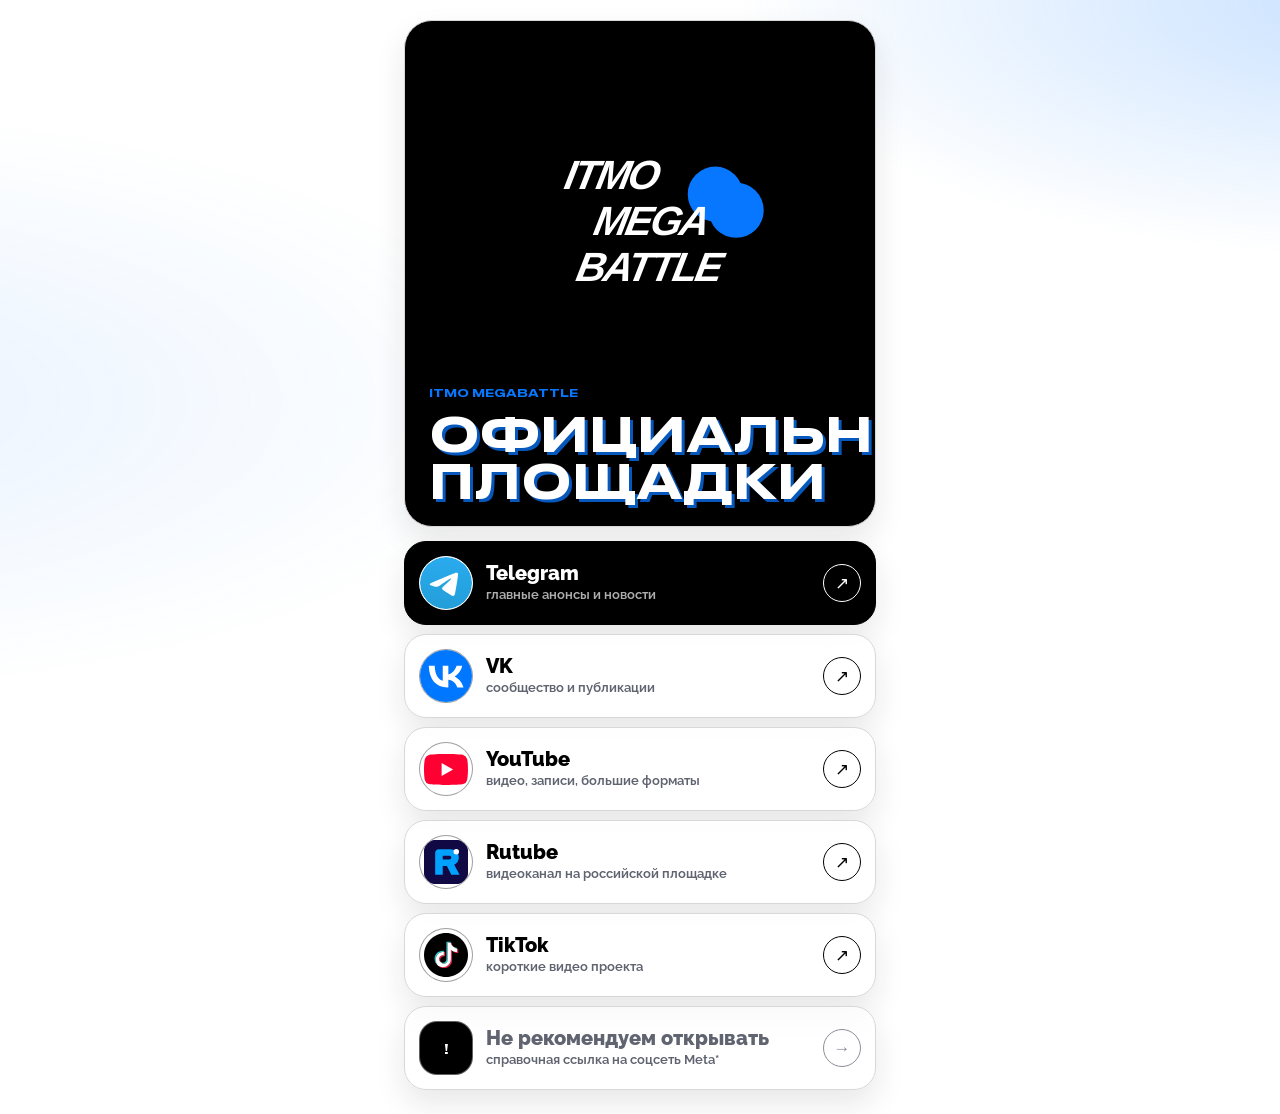
==== docs/index.html @ 973a5aa3 "Polish design and support docs Pages source" ====
<!doctype html>
<html lang="ru">
  <head>
    <meta charset="utf-8">
    <meta name="viewport" content="width=device-width, initial-scale=1, viewport-fit=cover">
    <meta name="theme-color" content="#ffffff">
    <meta
      name="description"
      content="ITMO Megabattle: официальные площадки проекта, анонсы, видео и сообщество."
    >
    <meta property="og:title" content="ITMO Megabattle">
    <meta property="og:description" content="Официальные площадки проекта ITMO Megabattle.">
    <meta property="og:type" content="website">
    <title>ITMO Megabattle</title>
    <link rel="icon" href="./assets/favicon.svg" type="image/svg+xml">
    <link rel="stylesheet" href="./styles.css">
  </head>
  <body>
    <main class="page" aria-label="ITMO Megabattle links">
      <section class="hero" aria-labelledby="page-title">
        <img class="logo" src="./assets/logo.svg" width="109" height="67" alt="ITMO Megabattle">

        <div class="hero-copy">
          <p class="kicker">ITMO Megabattle</p>
          <h1 id="page-title">официальные площадки</h1>
        </div>
      </section>

      <section class="links" aria-label="Официальные площадки">
        <a class="link-card link-card--primary" href="https://t.me/itmomegabattle" target="_blank" rel="noreferrer">
          <span class="icon-shell"><img src="./assets/telegram.svg" alt=""></span>
          <span class="link-copy">
            <strong>Telegram</strong>
            <small>главные анонсы и новости</small>
          </span>
          <span class="arrow" aria-hidden="true">↗</span>
        </a>

        <a class="link-card" href="https://vk.ru/itmomegabattle" target="_blank" rel="noreferrer">
          <span class="icon-shell"><img src="./assets/vk.svg" alt=""></span>
          <span class="link-copy">
            <strong>VK</strong>
            <small>сообщество и публикации</small>
          </span>
          <span class="arrow" aria-hidden="true">↗</span>
        </a>

        <a class="link-card" href="https://www.youtube.com/@itmomegabattle" target="_blank" rel="noreferrer">
          <span class="icon-shell"><img src="./assets/youtube.svg" alt=""></span>
          <span class="link-copy">
            <strong>YouTube</strong>
            <small>видео, записи, большие форматы</small>
          </span>
          <span class="arrow" aria-hidden="true">↗</span>
        </a>

        <a class="link-card" href="https://rutube.ru/channel/78402593/" target="_blank" rel="noreferrer">
          <span class="icon-shell"><img src="./assets/rutube.svg" alt=""></span>
          <span class="link-copy">
            <strong>Rutube</strong>
            <small>видеоканал на российской площадке</small>
          </span>
          <span class="arrow" aria-hidden="true">↗</span>
        </a>

        <a class="link-card" href="https://www.tiktok.com/@itmo_megabattle" target="_blank" rel="noreferrer">
          <span class="icon-shell"><img src="./assets/tiktok.svg" alt=""></span>
          <span class="link-copy">
            <strong>TikTok</strong>
            <small>короткие видео проекта</small>
          </span>
          <span class="arrow" aria-hidden="true">↗</span>
        </a>

        <a class="link-card link-card--muted" href="./instagram.html">
          <span class="icon-shell icon-shell--warning" aria-hidden="true">!</span>
          <span class="link-copy">
            <strong>Не рекомендуем открывать</strong>
            <small>справочная ссылка на соцсеть Meta*</small>
          </span>
          <span class="arrow" aria-hidden="true">→</span>
        </a>
      </section>
    </main>

    <script src="./script.js" type="module"></script>
  </body>
</html>
---- docs/styles.css ----
@font-face {
  font-family: "Druk Text Wide Cyr";
  src: url("./fonts/Druk-Text-Wide-Cyr-Medium.woff2") format("woff2");
  font-weight: 500;
  font-style: normal;
  font-display: swap;
}

@font-face {
  font-family: "Raleway";
  src: url("./fonts/Raleway-VariableFont_wght.woff2") format("woff2");
  font-weight: 100 900;
  font-style: normal;
  font-display: swap;
}

:root {
  color-scheme: light;
  --background: #ffffff;
  --text: #000000;
  --text-inverted: #ffffff;
  --muted: #5f6470;
  --surface: rgba(255, 255, 255, 0.94);
  --surface-strong: #000000;
  --border: #d8d8d8;
  --accent: #0877ff;
  --accent-soft: color-mix(in srgb, var(--accent) 18%, transparent);
  --radius: 28px;
  --shadow: 0 14px 30px rgba(34, 34, 34, 0.1);
  --heading-font: "Druk Text Wide Cyr", "Segoe UI", "Helvetica Neue", Arial, sans-serif;
  --body-font: "Raleway", "Segoe UI", "Roboto", "Helvetica Neue", Arial, sans-serif;
}

* {
  box-sizing: border-box;
}

html {
  min-height: 100%;
  background: var(--background);
}

body {
  min-width: 320px;
  min-height: 100%;
  margin: 0;
  overflow-x: hidden;
  background:
    radial-gradient(ellipse 70% 32% at 108% 0%, color-mix(in srgb, var(--accent) 22%, transparent), transparent 72%),
    radial-gradient(ellipse 90% 38% at -20% 36%, color-mix(in srgb, var(--accent) 10%, transparent), transparent 70%),
    var(--background);
  color: var(--text);
  font-family: var(--body-font);
  line-height: 1.45;
}

body::before {
  position: fixed;
  inset: 0;
  z-index: -2;
  pointer-events: none;
  background-image:
    linear-gradient(var(--border) 1px, transparent 1px),
    linear-gradient(90deg, var(--border) 1px, transparent 1px);
  background-size: 36px 36px;
  mask-image: linear-gradient(to bottom, #000 0%, rgba(0, 0, 0, 0.54) 48%, transparent 92%);
  opacity: 0.32;
  content: "";
}

body::after {
  position: fixed;
  right: -78px;
  bottom: -96px;
  z-index: -1;
  width: 230px;
  height: 230px;
  border: 1px solid color-mix(in srgb, var(--accent) 50%, transparent);
  border-radius: 50%;
  background: color-mix(in srgb, var(--accent) 10%, transparent);
  opacity: 0.8;
  content: "";
}

.page {
  display: grid;
  width: min(100%, 520px);
  min-height: 100dvh;
  margin: 0 auto;
  padding:
    max(20px, env(safe-area-inset-top))
    clamp(14px, 4vw, 24px)
    max(24px, env(safe-area-inset-bottom));
  gap: 14px;
}

.hero {
  display: grid;
  align-content: space-between;
  min-height: clamp(300px, 43dvh, 380px);
  padding: clamp(16px, 4.5vw, 24px);
  border: 1px solid var(--border);
  border-radius: var(--radius);
  background: var(--surface-strong);
  color: var(--text-inverted);
  box-shadow: var(--shadow);
  overflow: hidden;
}

.logo {
  width: min(100%, clamp(226px, 74vw, 342px));
  height: auto;
  align-self: center;
  justify-self: center;
  filter: none;
}

.hero-copy {
  display: grid;
  gap: 10px;
}

.kicker {
  margin: 0;
  color: var(--accent);
  font-family: var(--heading-font);
  font-size: 11px;
  line-height: 1;
  text-transform: uppercase;
}

h1 {
  max-width: 12ch;
  margin: 0;
  font-family: var(--heading-font);
  font-size: clamp(28px, 9.2vw, 48px);
  font-weight: 500;
  line-height: 0.98;
  letter-spacing: 0;
  text-transform: uppercase;
  text-shadow: 3px 3px 0 color-mix(in srgb, var(--accent) 74%, #000);
}

.links {
  display: grid;
  gap: 9px;
}

.link-card {
  display: grid;
  grid-template-columns: 54px minmax(0, 1fr) 38px;
  align-items: center;
  gap: 13px;
  min-height: 82px;
  padding: 14px;
  border: 1px solid var(--border);
  border-radius: 22px;
  background: var(--surface);
  color: var(--text);
  text-decoration: none;
  box-shadow: var(--shadow);
  -webkit-tap-highlight-color: transparent;
  transition:
    transform 180ms ease,
    border-color 180ms ease,
    background-color 180ms ease,
    color 180ms ease;
}

.link-card--primary,
.link-card:active {
  background: var(--surface-strong);
  color: var(--text-inverted);
  border-color: var(--text);
}

.link-card:active {
  transform: scale(0.985);
}

@media (hover: hover) {
  .link-card:hover {
    border-color: var(--accent);
    transform: translateY(-3px);
  }
}

.link-card--muted {
  background: rgba(255, 255, 255, 0.68);
  color: var(--muted);
}

.link-card--muted .icon-shell {
  opacity: 1;
}

.link-card--muted .arrow {
  opacity: 0.72;
}

.icon-shell {
  display: grid;
  width: 54px;
  height: 54px;
  place-items: center;
  border: 1px solid color-mix(in srgb, currentColor 38%, transparent);
  border-radius: 50%;
  background: var(--background);
  color: var(--text);
  font-family: var(--heading-font);
  font-size: 14px;
  line-height: 1;
  overflow: hidden;
}

.link-card--primary .icon-shell {
  border-color: var(--text-inverted);
}

.icon-shell img {
  width: 100%;
  height: 100%;
  padding: 4px;
  object-fit: contain;
}

.link-card[href*="t.me"] .icon-shell img,
.link-card[href*="vk.ru"] .icon-shell img,
.link-card[href*="instagram"] .icon-shell img {
  padding: 0;
}

.icon-shell--text {
  border-radius: 18px;
  background: var(--text);
  color: var(--text-inverted);
}

.icon-shell--warning {
  border-radius: 18px;
  background: var(--text);
  color: var(--text-inverted);
}

.transition-card {
  display: grid;
  gap: 16px;
  align-content: center;
  min-height: calc(100dvh - 44px);
  padding: clamp(20px, 6vw, 32px);
  border: 1px solid var(--border);
  border-radius: var(--radius);
  background: var(--surface-strong);
  color: var(--text-inverted);
  box-shadow: var(--shadow);
}

.transition-card .logo {
  width: min(100%, clamp(220px, 72vw, 332px));
  margin-bottom: clamp(20px, 6dvh, 52px);
}

.transition-title {
  max-width: 12ch;
  margin: 0;
  font-family: var(--heading-font);
  font-size: clamp(28px, 8.8vw, 48px);
  font-weight: 500;
  line-height: 0.96;
  text-transform: uppercase;
  text-shadow: 3px 3px 0 color-mix(in srgb, var(--accent) 72%, #000);
}

.transition-text {
  display: grid;
  gap: 10px;
}

.transition-text p {
  margin: 0;
  color: rgba(255, 255, 255, 0.76);
  font-size: 15px;
  font-weight: 650;
  line-height: 1.35;
}

.transition-actions {
  display: grid;
  gap: 10px;
  padding-top: 8px;
}

.transition-link {
  display: flex;
  align-items: center;
  justify-content: center;
  min-height: 58px;
  padding: 15px 18px;
  border: 1px solid var(--text-inverted);
  border-radius: 999px;
  background: var(--text-inverted);
  color: var(--text);
  font-size: 14px;
  font-weight: 900;
  text-align: center;
  text-decoration: none;
}

.transition-link--secondary {
  background: transparent;
  color: var(--text-inverted);
}

.link-card--primary .icon-shell--text {
  background: var(--text-inverted);
  color: var(--text);
}

.link-copy {
  display: grid;
  min-width: 0;
  gap: 2px;
}

.link-copy strong {
  min-width: 0;
  font-size: 20px;
  font-weight: 850;
  line-height: 1.08;
}

.link-copy small {
  min-width: 0;
  color: var(--muted);
  font-size: 13px;
  font-weight: 650;
  line-height: 1.22;
}

.link-card--primary .link-copy small {
  color: rgba(255, 255, 255, 0.68);
}

.arrow {
  display: grid;
  width: 38px;
  height: 38px;
  place-items: center;
  border: 1px solid currentColor;
  border-radius: 50%;
  color: currentColor;
  font-size: 17px;
}

@media (max-width: 360px) {
  .page {
    padding-right: 10px;
    padding-left: 10px;
  }

  .hero {
    min-height: 280px;
    padding: 16px;
  }

  .logo {
    width: min(100%, 236px);
  }

  .link-card {
    grid-template-columns: 48px minmax(0, 1fr) 34px;
    gap: 10px;
    min-height: 76px;
    padding: 12px;
    border-radius: 20px;
  }

  .icon-shell {
    width: 48px;
    height: 48px;
  }

  .link-copy strong {
    font-size: 18px;
  }

  .link-copy small {
    font-size: 12px;
  }
}

@media (min-width: 700px) {
  body {
    display: grid;
    place-items: center;
  }

  .page {
    min-height: auto;
  }
}

@media (prefers-reduced-motion: reduce) {
  *,
  *::before,
  *::after {
    scroll-behavior: auto !important;
    transition-duration: 0.01ms !important;
    animation-duration: 0.01ms !important;
    animation-iteration-count: 1 !important;
  }
}
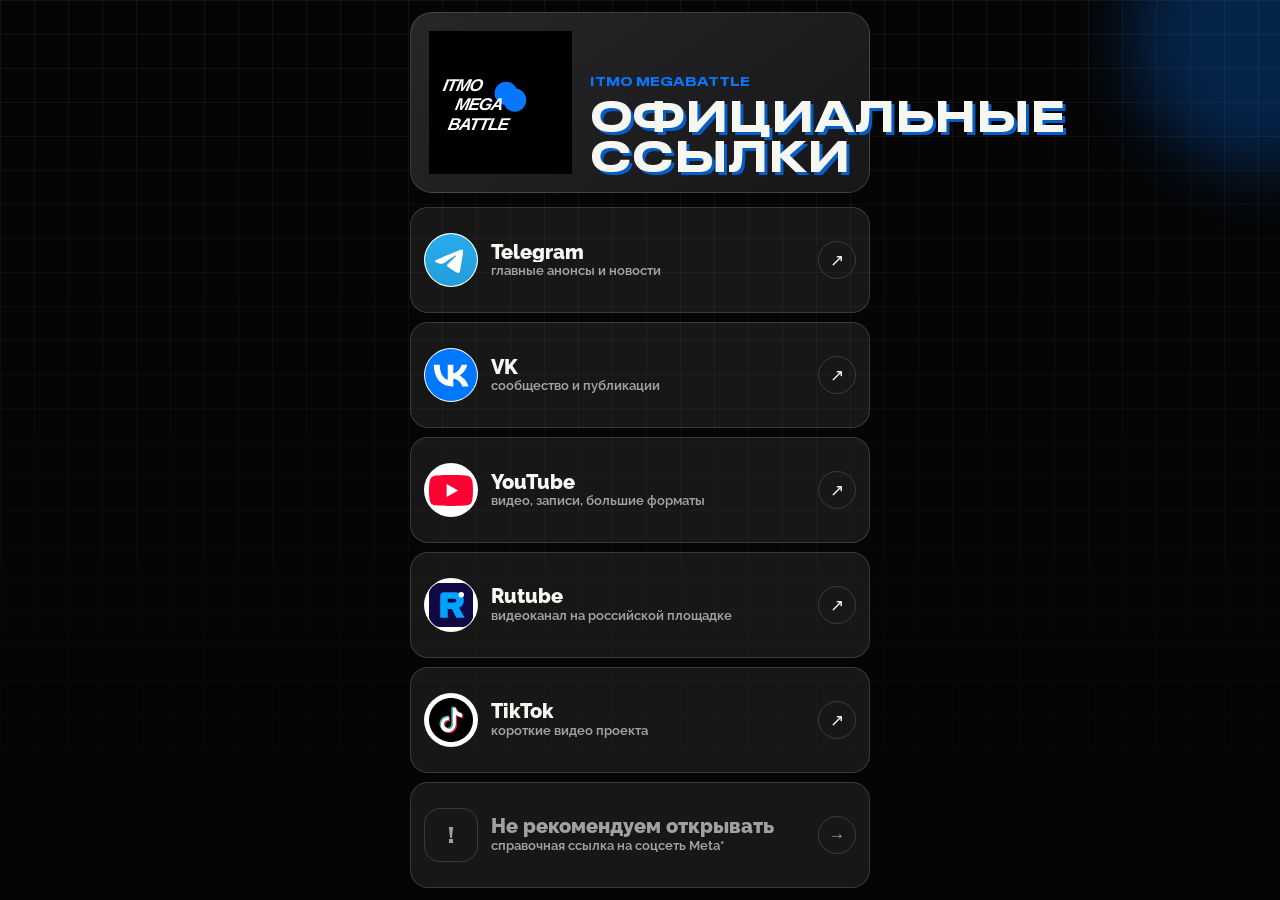
==== commit bdb3f090: "Restore dark compact mobile layout" ====
--- a/docs/index.html
+++ b/docs/index.html
@@ -22,12 +22,12 @@
 
         <div class="hero-copy">
           <p class="kicker">ITMO Megabattle</p>
-          <h1 id="page-title">официальные площадки</h1>
+          <h1 id="page-title">официальные ссылки</h1>
         </div>
       </section>
 
       <section class="links" aria-label="Официальные площадки">
-        <a class="link-card link-card--primary" href="https://t.me/itmomegabattle" target="_blank" rel="noreferrer">
+        <a class="link-card" href="https://t.me/itmomegabattle" target="_blank" rel="noreferrer">
           <span class="icon-shell"><img src="./assets/telegram.svg" alt=""></span>
           <span class="link-copy">
             <strong>Telegram</strong>
--- a/docs/styles.css
+++ b/docs/styles.css
@@ -15,18 +15,18 @@
 }
 
 :root {
-  color-scheme: light;
-  --background: #ffffff;
-  --text: #000000;
-  --text-inverted: #ffffff;
-  --muted: #5f6470;
-  --surface: rgba(255, 255, 255, 0.94);
-  --surface-strong: #000000;
-  --border: #d8d8d8;
+  color-scheme: dark;
+  --background: #050505;
+  --panel: #0d0d0f;
+  --card: rgba(255, 255, 255, 0.075);
+  --card-hover: #000000;
+  --text: #f7f7f2;
+  --text-soft: rgba(247, 247, 242, 0.62);
+  --muted: rgba(247, 247, 242, 0.45);
+  --border: rgba(255, 255, 255, 0.15);
+  --border-strong: rgba(255, 255, 255, 0.32);
   --accent: #0877ff;
-  --accent-soft: color-mix(in srgb, var(--accent) 18%, transparent);
-  --radius: 28px;
-  --shadow: 0 14px 30px rgba(34, 34, 34, 0.1);
+  --radius: 22px;
   --heading-font: "Druk Text Wide Cyr", "Segoe UI", "Helvetica Neue", Arial, sans-serif;
   --body-font: "Raleway", "Segoe UI", "Roboto", "Helvetica Neue", Arial, sans-serif;
 }
@@ -35,96 +35,93 @@
   box-sizing: border-box;
 }
 
-html {
-  min-height: 100%;
+html,
+body {
+  width: 100%;
+  height: 100%;
+  overflow: hidden;
   background: var(--background);
 }
 
 body {
   min-width: 320px;
-  min-height: 100%;
-  margin: 0;
-  overflow-x: hidden;
-  background:
-    radial-gradient(ellipse 70% 32% at 108% 0%, color-mix(in srgb, var(--accent) 22%, transparent), transparent 72%),
-    radial-gradient(ellipse 90% 38% at -20% 36%, color-mix(in srgb, var(--accent) 10%, transparent), transparent 70%),
-    var(--background);
+  margin: 0;
   color: var(--text);
   font-family: var(--body-font);
-  line-height: 1.45;
+  line-height: 1.3;
 }
 
 body::before {
   position: fixed;
   inset: 0;
-  z-index: -2;
   pointer-events: none;
   background-image:
-    linear-gradient(var(--border) 1px, transparent 1px),
-    linear-gradient(90deg, var(--border) 1px, transparent 1px);
-  background-size: 36px 36px;
-  mask-image: linear-gradient(to bottom, #000 0%, rgba(0, 0, 0, 0.54) 48%, transparent 92%);
-  opacity: 0.32;
+    linear-gradient(rgba(255, 255, 255, 0.055) 1px, transparent 1px),
+    linear-gradient(90deg, rgba(255, 255, 255, 0.055) 1px, transparent 1px);
+  background-size: 34px 34px;
+  mask-image: linear-gradient(to bottom, #000, rgba(0, 0, 0, 0.34) 68%, transparent);
   content: "";
 }
 
 body::after {
   position: fixed;
-  right: -78px;
-  bottom: -96px;
-  z-index: -1;
-  width: 230px;
-  height: 230px;
-  border: 1px solid color-mix(in srgb, var(--accent) 50%, transparent);
+  right: -120px;
+  top: -100px;
+  width: 270px;
+  height: 270px;
   border-radius: 50%;
-  background: color-mix(in srgb, var(--accent) 10%, transparent);
-  opacity: 0.8;
+  background: color-mix(in srgb, var(--accent) 28%, transparent);
+  filter: blur(34px);
+  pointer-events: none;
   content: "";
 }
 
 .page {
-  display: grid;
-  width: min(100%, 520px);
-  min-height: 100dvh;
+  position: relative;
+  z-index: 1;
+  display: grid;
+  grid-template-rows: auto minmax(0, 1fr);
+  width: min(100%, 500px);
+  height: 100dvh;
   margin: 0 auto;
   padding:
-    max(20px, env(safe-area-inset-top))
-    clamp(14px, 4vw, 24px)
-    max(24px, env(safe-area-inset-bottom));
-  gap: 14px;
+    max(12px, env(safe-area-inset-top))
+    clamp(12px, 4vw, 20px)
+    max(12px, env(safe-area-inset-bottom));
+  gap: clamp(8px, 1.6dvh, 14px);
 }
 
 .hero {
   display: grid;
-  align-content: space-between;
-  min-height: clamp(300px, 43dvh, 380px);
-  padding: clamp(16px, 4.5vw, 24px);
+  grid-template-columns: minmax(96px, 34%) minmax(0, 1fr);
+  align-items: end;
+  gap: clamp(10px, 4vw, 18px);
+  min-height: 0;
+  padding: clamp(12px, 3.8vw, 18px);
   border: 1px solid var(--border);
   border-radius: var(--radius);
-  background: var(--surface-strong);
-  color: var(--text-inverted);
-  box-shadow: var(--shadow);
-  overflow: hidden;
+  background: linear-gradient(145deg, rgba(255, 255, 255, 0.105), rgba(255, 255, 255, 0.045)), var(--panel);
 }
 
 .logo {
-  width: min(100%, clamp(226px, 74vw, 342px));
+  width: 100%;
+  max-width: 150px;
   height: auto;
   align-self: center;
   justify-self: center;
-  filter: none;
 }
 
 .hero-copy {
   display: grid;
-  gap: 10px;
+  min-width: 0;
+  gap: 7px;
 }
 
 .kicker {
   margin: 0;
   color: var(--accent);
   font-family: var(--heading-font);
-  font-size: 11px;
+  font-size: clamp(9px, 2.6vw, 12px);
   line-height: 1;
   text-transform: uppercase;
 }
@@ -133,88 +130,72 @@
   max-width: 12ch;
   margin: 0;
   font-family: var(--heading-font);
-  font-size: clamp(28px, 9.2vw, 48px);
+  font-size: clamp(23px, 7.6vw, 42px);
   font-weight: 500;
-  line-height: 0.98;
+  line-height: 0.96;
   letter-spacing: 0;
   text-transform: uppercase;
-  text-shadow: 3px 3px 0 color-mix(in srgb, var(--accent) 74%, #000);
+  text-shadow: 3px 3px 0 color-mix(in srgb, var(--accent) 78%, #000);
 }
 
 .links {
   display: grid;
-  gap: 9px;
+  min-height: 0;
+  grid-template-rows: repeat(6, minmax(0, 1fr));
+  gap: clamp(6px, 1.1dvh, 9px);
 }
 
 .link-card {
   display: grid;
-  grid-template-columns: 54px minmax(0, 1fr) 38px;
+  grid-template-columns: clamp(42px, 11dvh, 54px) minmax(0, 1fr) clamp(30px, 8dvh, 38px);
   align-items: center;
-  gap: 13px;
-  min-height: 82px;
-  padding: 14px;
-  border: 1px solid var(--border);
-  border-radius: 22px;
-  background: var(--surface);
+  gap: clamp(9px, 3vw, 13px);
+  min-height: 0;
+  padding: clamp(8px, 1.55dvh, 13px);
+  border: 1px solid var(--border);
+  border-radius: 18px;
+  background: var(--card);
   color: var(--text);
   text-decoration: none;
-  box-shadow: var(--shadow);
   -webkit-tap-highlight-color: transparent;
   transition:
-    transform 180ms ease,
-    border-color 180ms ease,
-    background-color 180ms ease,
-    color 180ms ease;
-}
-
-.link-card--primary,
+    transform 160ms ease,
+    border-color 160ms ease,
+    background-color 160ms ease,
+    color 160ms ease;
+}
+
 .link-card:active {
-  background: var(--surface-strong);
-  color: var(--text-inverted);
-  border-color: var(--text);
-}
-
-.link-card:active {
-  transform: scale(0.985);
+  transform: scale(0.988);
+  background: var(--card-hover);
+  border-color: var(--border-strong);
 }
 
 @media (hover: hover) {
   .link-card:hover {
-    border-color: var(--accent);
-    transform: translateY(-3px);
+    background: var(--card-hover);
+    border-color: var(--border-strong);
+    transform: translateY(-2px);
   }
 }
 
 .link-card--muted {
-  background: rgba(255, 255, 255, 0.68);
-  color: var(--muted);
-}
-
-.link-card--muted .icon-shell {
-  opacity: 1;
-}
-
-.link-card--muted .arrow {
-  opacity: 0.72;
+  color: var(--text-soft);
 }
 
 .icon-shell {
   display: grid;
-  width: 54px;
-  height: 54px;
+  width: clamp(42px, 11dvh, 54px);
+  height: clamp(42px, 11dvh, 54px);
   place-items: center;
-  border: 1px solid color-mix(in srgb, currentColor 38%, transparent);
+  overflow: hidden;
+  border: 1px solid var(--border);
   border-radius: 50%;
-  background: var(--background);
-  color: var(--text);
+  background: #ffffff;
+  color: #000;
   font-family: var(--heading-font);
   font-size: 14px;
   line-height: 1;
-  overflow: hidden;
-}
-
-.link-card--primary .icon-shell {
-  border-color: var(--text-inverted);
 }
 
 .icon-shell img {
@@ -225,50 +206,85 @@
 }
 
 .link-card[href*="t.me"] .icon-shell img,
-.link-card[href*="vk.ru"] .icon-shell img,
-.link-card[href*="instagram"] .icon-shell img {
+.link-card[href*="vk.ru"] .icon-shell img {
   padding: 0;
 }
 
-.icon-shell--text {
-  border-radius: 18px;
-  background: var(--text);
-  color: var(--text-inverted);
-}
-
 .icon-shell--warning {
-  border-radius: 18px;
-  background: var(--text);
-  color: var(--text-inverted);
+  border-radius: 16px;
+  background: transparent;
+  color: var(--text-soft);
+  font-size: clamp(16px, 4vw, 20px);
+}
+
+.link-copy {
+  display: grid;
+  min-width: 0;
+  gap: 2px;
+}
+
+.link-copy strong {
+  min-width: 0;
+  overflow: hidden;
+  font-size: clamp(16px, 4.2vw, 20px);
+  font-weight: 850;
+  line-height: 1.03;
+  text-overflow: ellipsis;
+  white-space: nowrap;
+}
+
+.link-copy small {
+  min-width: 0;
+  overflow: hidden;
+  color: var(--text-soft);
+  font-size: clamp(11px, 3.1vw, 13px);
+  font-weight: 650;
+  line-height: 1.15;
+  text-overflow: ellipsis;
+  white-space: nowrap;
+}
+
+.arrow {
+  display: grid;
+  width: clamp(30px, 8dvh, 38px);
+  height: clamp(30px, 8dvh, 38px);
+  place-items: center;
+  border: 1px solid var(--border);
+  border-radius: 50%;
+  color: currentColor;
+  font-size: clamp(14px, 3.6vw, 17px);
+}
+
+.page--transition {
+  grid-template-rows: minmax(0, 1fr);
 }
 
 .transition-card {
   display: grid;
-  gap: 16px;
+  gap: clamp(12px, 2.4dvh, 18px);
   align-content: center;
-  min-height: calc(100dvh - 44px);
-  padding: clamp(20px, 6vw, 32px);
+  min-height: 0;
+  padding: clamp(18px, 5vw, 30px);
   border: 1px solid var(--border);
   border-radius: var(--radius);
-  background: var(--surface-strong);
-  color: var(--text-inverted);
-  box-shadow: var(--shadow);
+  background: linear-gradient(145deg, rgba(255, 255, 255, 0.105), rgba(255, 255, 255, 0.045)), var(--panel);
 }
 
 .transition-card .logo {
-  width: min(100%, clamp(220px, 72vw, 332px));
-  margin-bottom: clamp(20px, 6dvh, 52px);
+  width: min(100%, 260px);
+  max-width: none;
+  margin: 0 auto clamp(12px, 3dvh, 24px);
 }
 
 .transition-title {
   max-width: 12ch;
   margin: 0;
   font-family: var(--heading-font);
-  font-size: clamp(28px, 8.8vw, 48px);
+  font-size: clamp(27px, 8.7vw, 48px);
   font-weight: 500;
-  line-height: 0.96;
+  line-height: 0.97;
   text-transform: uppercase;
-  text-shadow: 3px 3px 0 color-mix(in srgb, var(--accent) 72%, #000);
+  text-shadow: 3px 3px 0 color-mix(in srgb, var(--accent) 78%, #000);
 }
 
 .transition-text {
@@ -278,28 +294,28 @@
 
 .transition-text p {
   margin: 0;
-  color: rgba(255, 255, 255, 0.76);
-  font-size: 15px;
+  color: var(--text-soft);
+  font-size: clamp(13px, 3.7vw, 15px);
   font-weight: 650;
-  line-height: 1.35;
+  line-height: 1.34;
 }
 
 .transition-actions {
   display: grid;
   gap: 10px;
-  padding-top: 8px;
+  padding-top: 4px;
 }
 
 .transition-link {
   display: flex;
   align-items: center;
   justify-content: center;
-  min-height: 58px;
-  padding: 15px 18px;
-  border: 1px solid var(--text-inverted);
+  min-height: 54px;
+  padding: 14px 18px;
+  border: 1px solid var(--border-strong);
   border-radius: 999px;
-  background: var(--text-inverted);
-  color: var(--text);
+  background: #fff;
+  color: #000;
   font-size: 14px;
   font-weight: 900;
   text-align: center;
@@ -308,48 +324,29 @@
 
 .transition-link--secondary {
   background: transparent;
-  color: var(--text-inverted);
-}
-
-.link-card--primary .icon-shell--text {
-  background: var(--text-inverted);
   color: var(--text);
 }
 
-.link-copy {
-  display: grid;
-  min-width: 0;
-  gap: 2px;
-}
-
-.link-copy strong {
-  min-width: 0;
-  font-size: 20px;
-  font-weight: 850;
-  line-height: 1.08;
-}
-
-.link-copy small {
-  min-width: 0;
-  color: var(--muted);
-  font-size: 13px;
-  font-weight: 650;
-  line-height: 1.22;
-}
-
-.link-card--primary .link-copy small {
-  color: rgba(255, 255, 255, 0.68);
-}
-
-.arrow {
-  display: grid;
-  width: 38px;
-  height: 38px;
-  place-items: center;
-  border: 1px solid currentColor;
-  border-radius: 50%;
-  color: currentColor;
-  font-size: 17px;
+@media (max-height: 720px) {
+  .page {
+    gap: 7px;
+    padding-top: max(8px, env(safe-area-inset-top));
+    padding-bottom: max(8px, env(safe-area-inset-bottom));
+  }
+
+  .hero {
+    padding: 10px 12px;
+  }
+
+  .links {
+    gap: 6px;
+  }
+
+  .link-card {
+    padding-top: 7px;
+    padding-bottom: 7px;
+    border-radius: 16px;
+  }
 }
 
 @media (max-width: 360px) {
@@ -359,33 +356,15 @@
   }
 
   .hero {
-    min-height: 280px;
-    padding: 16px;
-  }
-
-  .logo {
-    width: min(100%, 236px);
-  }
-
-  .link-card {
-    grid-template-columns: 48px minmax(0, 1fr) 34px;
-    gap: 10px;
-    min-height: 76px;
-    padding: 12px;
-    border-radius: 20px;
-  }
-
-  .icon-shell {
-    width: 48px;
-    height: 48px;
+    grid-template-columns: 92px minmax(0, 1fr);
   }
 
   .link-copy strong {
-    font-size: 18px;
+    font-size: 15px;
   }
 
   .link-copy small {
-    font-size: 12px;
+    font-size: 10.5px;
   }
 }
 
@@ -396,7 +375,7 @@
   }
 
   .page {
-    min-height: auto;
+    height: min(100dvh, 900px);
   }
 }
 
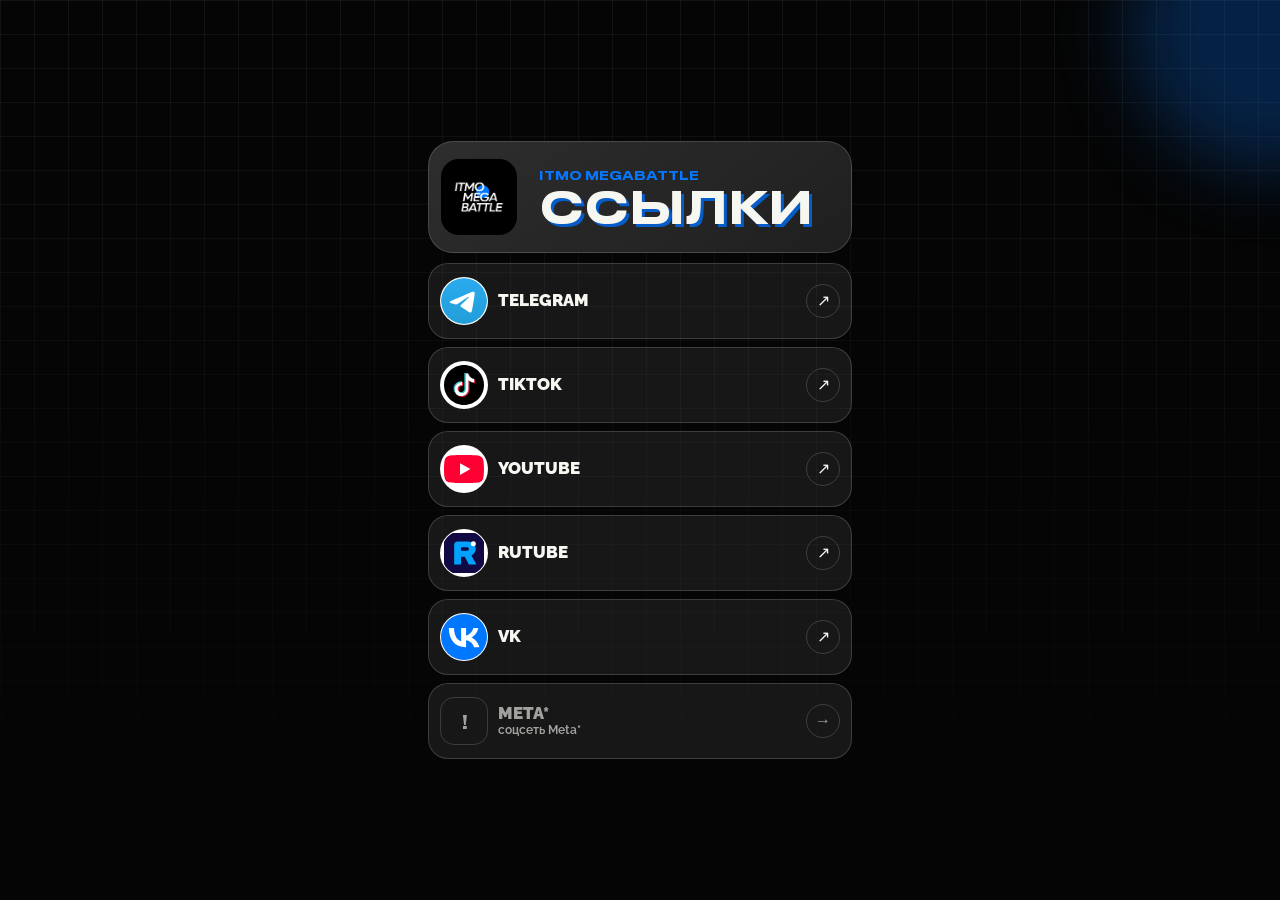
==== commit a681d75d: "Refine mobile layout and Meta warning" ====
--- a/docs/index.html
+++ b/docs/index.html
@@ -3,26 +3,26 @@
   <head>
     <meta charset="utf-8">
     <meta name="viewport" content="width=device-width, initial-scale=1, viewport-fit=cover">
-    <meta name="theme-color" content="#ffffff">
+    <meta name="theme-color" content="#050505">
     <meta
       name="description"
-      content="ITMO Megabattle: официальные площадки проекта, анонсы, видео и сообщество."
+          content="ITMO MEGABATTLE: официальные площадки проекта, анонсы, видео и сообщество."
     >
-    <meta property="og:title" content="ITMO Megabattle">
-    <meta property="og:description" content="Официальные площадки проекта ITMO Megabattle.">
+    <meta property="og:title" content="ITMO MEGABATTLE">
+    <meta property="og:description" content="Официальные площадки проекта ITMO MEGABATTLE.">
     <meta property="og:type" content="website">
-    <title>ITMO Megabattle</title>
+    <title>ITMO MEGABATTLE</title>
     <link rel="icon" href="./assets/favicon.svg" type="image/svg+xml">
     <link rel="stylesheet" href="./styles.css">
   </head>
   <body>
-    <main class="page" aria-label="ITMO Megabattle links">
+    <main class="page" aria-label="ITMO MEGABATTLE links">
       <section class="hero" aria-labelledby="page-title">
-        <img class="logo" src="./assets/logo.svg" width="109" height="67" alt="ITMO Megabattle">
+        <img class="logo" src="./assets/logo.png" width="720" height="720" alt="ITMO MEGABATTLE">
 
         <div class="hero-copy">
-          <p class="kicker">ITMO Megabattle</p>
-          <h1 id="page-title">официальные ссылки</h1>
+          <p class="kicker">ITMO MEGABATTLE</p>
+          <h1 id="page-title">ССЫЛКИ</h1>
         </div>
       </section>
 
@@ -30,8 +30,31 @@
         <a class="link-card" href="https://t.me/itmomegabattle" target="_blank" rel="noreferrer">
           <span class="icon-shell"><img src="./assets/telegram.svg" alt=""></span>
           <span class="link-copy">
-            <strong>Telegram</strong>
-            <small>главные анонсы и новости</small>
+            <strong>TELEGRAM</strong>
+          </span>
+          <span class="arrow" aria-hidden="true">↗</span>
+        </a>
+
+        <a class="link-card" href="https://www.tiktok.com/@itmo_megabattle" target="_blank" rel="noreferrer">
+          <span class="icon-shell"><img src="./assets/tiktok.svg" alt=""></span>
+          <span class="link-copy">
+            <strong>TIKTOK</strong>
+          </span>
+          <span class="arrow" aria-hidden="true">↗</span>
+        </a>
+
+        <a class="link-card" href="https://www.youtube.com/@itmomegabattle" target="_blank" rel="noreferrer">
+          <span class="icon-shell"><img src="./assets/youtube.svg" alt=""></span>
+          <span class="link-copy">
+            <strong>YOUTUBE</strong>
+          </span>
+          <span class="arrow" aria-hidden="true">↗</span>
+        </a>
+
+        <a class="link-card" href="https://rutube.ru/channel/78402593/" target="_blank" rel="noreferrer">
+          <span class="icon-shell"><img src="./assets/rutube.svg" alt=""></span>
+          <span class="link-copy">
+            <strong>RUTUBE</strong>
           </span>
           <span class="arrow" aria-hidden="true">↗</span>
         </a>
@@ -40,34 +63,6 @@
           <span class="icon-shell"><img src="./assets/vk.svg" alt=""></span>
           <span class="link-copy">
             <strong>VK</strong>
-            <small>сообщество и публикации</small>
-          </span>
-          <span class="arrow" aria-hidden="true">↗</span>
-        </a>
-
-        <a class="link-card" href="https://www.youtube.com/@itmomegabattle" target="_blank" rel="noreferrer">
-          <span class="icon-shell"><img src="./assets/youtube.svg" alt=""></span>
-          <span class="link-copy">
-            <strong>YouTube</strong>
-            <small>видео, записи, большие форматы</small>
-          </span>
-          <span class="arrow" aria-hidden="true">↗</span>
-        </a>
-
-        <a class="link-card" href="https://rutube.ru/channel/78402593/" target="_blank" rel="noreferrer">
-          <span class="icon-shell"><img src="./assets/rutube.svg" alt=""></span>
-          <span class="link-copy">
-            <strong>Rutube</strong>
-            <small>видеоканал на российской площадке</small>
-          </span>
-          <span class="arrow" aria-hidden="true">↗</span>
-        </a>
-
-        <a class="link-card" href="https://www.tiktok.com/@itmo_megabattle" target="_blank" rel="noreferrer">
-          <span class="icon-shell"><img src="./assets/tiktok.svg" alt=""></span>
-          <span class="link-copy">
-            <strong>TikTok</strong>
-            <small>короткие видео проекта</small>
           </span>
           <span class="arrow" aria-hidden="true">↗</span>
         </a>
@@ -75,8 +70,8 @@
         <a class="link-card link-card--muted" href="./instagram.html">
           <span class="icon-shell icon-shell--warning" aria-hidden="true">!</span>
           <span class="link-copy">
-            <strong>Не рекомендуем открывать</strong>
-            <small>справочная ссылка на соцсеть Meta*</small>
+            <strong>META*</strong>
+            <small>соцсеть Meta*</small>
           </span>
           <span class="arrow" aria-hidden="true">→</span>
         </a>
--- a/docs/styles.css
+++ b/docs/styles.css
@@ -17,18 +17,16 @@
 :root {
   color-scheme: dark;
   --background: #050505;
-  --panel: #0d0d0f;
+  --panel: #151516;
   --card: rgba(255, 255, 255, 0.075);
-  --card-hover: #000000;
+  --card-hover: #000;
   --text: #f7f7f2;
   --text-soft: rgba(247, 247, 242, 0.62);
-  --muted: rgba(247, 247, 242, 0.45);
-  --border: rgba(255, 255, 255, 0.15);
-  --border-strong: rgba(255, 255, 255, 0.32);
+  --border: rgba(255, 255, 255, 0.16);
+  --border-strong: rgba(255, 255, 255, 0.34);
   --accent: #0877ff;
-  --radius: 22px;
-  --heading-font: "Druk Text Wide Cyr", "Segoe UI", "Helvetica Neue", Arial, sans-serif;
-  --body-font: "Raleway", "Segoe UI", "Roboto", "Helvetica Neue", Arial, sans-serif;
+  --heading-font: "Druk Text Wide Cyr", "Segoe UI", Arial, sans-serif;
+  --body-font: "Raleway", "Segoe UI", Arial, sans-serif;
 }
 
 * {
@@ -39,16 +37,16 @@
 body {
   width: 100%;
   height: 100%;
+  margin: 0;
   overflow: hidden;
   background: var(--background);
 }
 
 body {
   min-width: 320px;
-  margin: 0;
   color: var(--text);
   font-family: var(--body-font);
-  line-height: 1.3;
+  line-height: 1.2;
 }
 
 body::before {
@@ -59,19 +57,19 @@
     linear-gradient(rgba(255, 255, 255, 0.055) 1px, transparent 1px),
     linear-gradient(90deg, rgba(255, 255, 255, 0.055) 1px, transparent 1px);
   background-size: 34px 34px;
-  mask-image: linear-gradient(to bottom, #000, rgba(0, 0, 0, 0.34) 68%, transparent);
+  mask-image: linear-gradient(to bottom, #000, rgba(0, 0, 0, 0.3) 72%, transparent);
   content: "";
 }
 
 body::after {
   position: fixed;
-  right: -120px;
-  top: -100px;
-  width: 270px;
-  height: 270px;
+  top: -110px;
+  right: -130px;
+  width: 280px;
+  height: 280px;
   border-radius: 50%;
-  background: color-mix(in srgb, var(--accent) 28%, transparent);
-  filter: blur(34px);
+  background: color-mix(in srgb, var(--accent) 26%, transparent);
+  filter: blur(36px);
   pointer-events: none;
   content: "";
 }
@@ -80,41 +78,45 @@
   position: relative;
   z-index: 1;
   display: grid;
-  grid-template-rows: auto minmax(0, 1fr);
-  width: min(100%, 500px);
+  grid-template-rows: auto auto;
+  align-content: center;
+  width: min(100%, 460px);
   height: 100dvh;
   margin: 0 auto;
   padding:
-    max(12px, env(safe-area-inset-top))
-    clamp(12px, 4vw, 20px)
-    max(12px, env(safe-area-inset-bottom));
-  gap: clamp(8px, 1.6dvh, 14px);
+    max(10px, env(safe-area-inset-top))
+    clamp(10px, 3.8vw, 18px)
+    max(10px, env(safe-area-inset-bottom));
+  gap: clamp(7px, 1.25dvh, 10px);
 }
 
 .hero {
   display: grid;
-  grid-template-columns: minmax(96px, 34%) minmax(0, 1fr);
-  align-items: end;
-  gap: clamp(10px, 4vw, 18px);
+  grid-template-columns: 82px minmax(0, 1fr);
+  align-items: center;
+  gap: clamp(10px, 3.3vw, 16px);
+  min-width: 0;
   min-height: 0;
-  padding: clamp(12px, 3.8vw, 18px);
+  overflow: hidden;
+  height: clamp(92px, 15dvh, 112px);
+  padding: 9px 12px;
   border: 1px solid var(--border);
-  border-radius: var(--radius);
+  border-radius: clamp(18px, 6vw, 25px);
   background: linear-gradient(145deg, rgba(255, 255, 255, 0.105), rgba(255, 255, 255, 0.045)), var(--panel);
 }
 
 .logo {
-  width: 100%;
-  max-width: 150px;
-  height: auto;
-  align-self: center;
-  justify-self: center;
+  display: block;
+  width: 76px;
+  height: 76px;
+  border-radius: 18px;
+  object-fit: cover;
 }
 
 .hero-copy {
   display: grid;
   min-width: 0;
-  gap: 7px;
+  gap: 5px;
 }
 
 .kicker {
@@ -127,33 +129,36 @@
 }
 
 h1 {
-  max-width: 12ch;
+  max-width: 100%;
   margin: 0;
   font-family: var(--heading-font);
-  font-size: clamp(23px, 7.6vw, 42px);
+  font-size: clamp(30px, 9.5vw, 44px);
   font-weight: 500;
-  line-height: 0.96;
+  line-height: 0.9;
   letter-spacing: 0;
   text-transform: uppercase;
+  white-space: nowrap;
   text-shadow: 3px 3px 0 color-mix(in srgb, var(--accent) 78%, #000);
 }
 
 .links {
   display: grid;
   min-height: 0;
-  grid-template-rows: repeat(6, minmax(0, 1fr));
-  gap: clamp(6px, 1.1dvh, 9px);
+  grid-template-rows: repeat(6, clamp(62px, 10.8dvh, 76px));
+  gap: clamp(6px, 1dvh, 8px);
 }
 
 .link-card {
   display: grid;
-  grid-template-columns: clamp(42px, 11dvh, 54px) minmax(0, 1fr) clamp(30px, 8dvh, 38px);
+  grid-template-columns: clamp(38px, 8dvh, 46px) minmax(0, 1fr) clamp(28px, 6dvh, 34px);
   align-items: center;
-  gap: clamp(9px, 3vw, 13px);
+  gap: clamp(8px, 2.8vw, 12px);
+  min-width: 0;
   min-height: 0;
-  padding: clamp(8px, 1.55dvh, 13px);
+  overflow: hidden;
+  padding: 8px 11px;
   border: 1px solid var(--border);
-  border-radius: 18px;
+  border-radius: clamp(15px, 4.8vw, 20px);
   background: var(--card);
   color: var(--text);
   text-decoration: none;
@@ -161,12 +166,11 @@
   transition:
     transform 160ms ease,
     border-color 160ms ease,
-    background-color 160ms ease,
-    color 160ms ease;
+    background-color 160ms ease;
 }
 
 .link-card:active {
-  transform: scale(0.988);
+  transform: scale(0.99);
   background: var(--card-hover);
   border-color: var(--border-strong);
 }
@@ -185,23 +189,21 @@
 
 .icon-shell {
   display: grid;
-  width: clamp(42px, 11dvh, 54px);
-  height: clamp(42px, 11dvh, 54px);
+  width: clamp(38px, 9dvh, 48px);
+  height: clamp(38px, 9dvh, 48px);
   place-items: center;
   overflow: hidden;
   border: 1px solid var(--border);
   border-radius: 50%;
-  background: #ffffff;
+  background: #fff;
   color: #000;
   font-family: var(--heading-font);
-  font-size: 14px;
-  line-height: 1;
 }
 
 .icon-shell img {
   width: 100%;
   height: 100%;
-  padding: 4px;
+  padding: 3px;
   object-fit: contain;
 }
 
@@ -211,98 +213,106 @@
 }
 
 .icon-shell--warning {
-  border-radius: 16px;
+  border-radius: 14px;
   background: transparent;
   color: var(--text-soft);
-  font-size: clamp(16px, 4vw, 20px);
+  font-size: clamp(15px, 4vw, 19px);
 }
 
 .link-copy {
   display: grid;
   min-width: 0;
+  align-content: center;
   gap: 2px;
 }
 
 .link-copy strong {
   min-width: 0;
-  overflow: hidden;
-  font-size: clamp(16px, 4.2vw, 20px);
-  font-weight: 850;
-  line-height: 1.03;
-  text-overflow: ellipsis;
+  font-size: clamp(14px, 3.8vw, 17px);
+  font-weight: 900;
+  line-height: 1.02;
+  text-transform: uppercase;
   white-space: nowrap;
 }
 
 .link-copy small {
   min-width: 0;
-  overflow: hidden;
   color: var(--text-soft);
-  font-size: clamp(11px, 3.1vw, 13px);
+  font-size: clamp(10px, 2.8vw, 12px);
   font-weight: 650;
-  line-height: 1.15;
-  text-overflow: ellipsis;
+  line-height: 1.1;
   white-space: nowrap;
 }
 
 .arrow {
   display: grid;
-  width: clamp(30px, 8dvh, 38px);
-  height: clamp(30px, 8dvh, 38px);
+  width: clamp(28px, 7dvh, 34px);
+  height: clamp(28px, 7dvh, 34px);
   place-items: center;
   border: 1px solid var(--border);
   border-radius: 50%;
   color: currentColor;
-  font-size: clamp(14px, 3.6vw, 17px);
+  font-size: clamp(13px, 3.5vw, 16px);
 }
 
 .page--transition {
-  grid-template-rows: minmax(0, 1fr);
+  grid-template-rows: auto;
+  align-content: center;
 }
 
 .transition-card {
   display: grid;
-  gap: clamp(12px, 2.4dvh, 18px);
-  align-content: center;
+  gap: clamp(12px, 2dvh, 18px);
+  align-content: start;
   min-height: 0;
-  padding: clamp(18px, 5vw, 30px);
+  height: auto;
+  overflow: hidden;
+  padding: clamp(16px, 4.8vw, 24px);
   border: 1px solid var(--border);
-  border-radius: var(--radius);
+  border-radius: clamp(18px, 6vw, 25px);
   background: linear-gradient(145deg, rgba(255, 255, 255, 0.105), rgba(255, 255, 255, 0.045)), var(--panel);
 }
 
 .transition-card .logo {
-  width: min(100%, 260px);
-  max-width: none;
-  margin: 0 auto clamp(12px, 3dvh, 24px);
+  width: clamp(92px, 28vw, 128px);
+  height: clamp(92px, 28vw, 128px);
+  margin: 0 auto clamp(4px, 1dvh, 8px);
 }
 
 .transition-title {
-  max-width: 12ch;
+  max-width: 13ch;
   margin: 0;
   font-family: var(--heading-font);
-  font-size: clamp(27px, 8.7vw, 48px);
+  font-size: clamp(42px, 14vw, 64px);
   font-weight: 500;
-  line-height: 0.97;
+  line-height: 0.9;
   text-transform: uppercase;
   text-shadow: 3px 3px 0 color-mix(in srgb, var(--accent) 78%, #000);
 }
 
+.transition-lead {
+  color: var(--text) !important;
+  font-size: clamp(18px, 5vw, 24px) !important;
+  font-weight: 900 !important;
+  line-height: 1.12 !important;
+}
+
 .transition-text {
   display: grid;
-  gap: 10px;
+  gap: 8px;
 }
 
 .transition-text p {
   margin: 0;
   color: var(--text-soft);
-  font-size: clamp(13px, 3.7vw, 15px);
+  font-size: clamp(11.5px, 3vw, 13.5px);
   font-weight: 650;
-  line-height: 1.34;
+  line-height: 1.28;
 }
 
 .transition-actions {
   display: grid;
-  gap: 10px;
+  gap: 8px;
   padding-top: 4px;
 }
 
@@ -310,13 +320,13 @@
   display: flex;
   align-items: center;
   justify-content: center;
-  min-height: 54px;
-  padding: 14px 18px;
+  min-height: clamp(42px, 7dvh, 52px);
+  padding: 10px 14px;
   border: 1px solid var(--border-strong);
   border-radius: 999px;
   background: #fff;
   color: #000;
-  font-size: 14px;
+  font-size: clamp(11.5px, 3.2vw, 13.5px);
   font-weight: 900;
   text-align: center;
   text-decoration: none;
@@ -329,42 +339,64 @@
 
 @media (max-height: 720px) {
   .page {
-    gap: 7px;
-    padding-top: max(8px, env(safe-area-inset-top));
-    padding-bottom: max(8px, env(safe-area-inset-bottom));
+    grid-template-rows: auto auto;
+    gap: 6px;
+    padding-top: max(7px, env(safe-area-inset-top));
+    padding-bottom: max(7px, env(safe-area-inset-bottom));
   }
 
   .hero {
-    padding: 10px 12px;
+    grid-template-columns: 72px minmax(0, 1fr);
+    height: 86px;
+    padding: 8px 10px;
+  }
+
+  .logo {
+    width: 68px;
+    height: 68px;
+  }
+
+  h1 {
+    font-size: clamp(27px, 8.8vw, 38px);
   }
 
   .links {
-    gap: 6px;
+    grid-template-rows: repeat(6, clamp(56px, 10dvh, 66px));
+    gap: 5px;
   }
 
   .link-card {
-    padding-top: 7px;
-    padding-bottom: 7px;
-    border-radius: 16px;
+    padding-top: 6px;
+    padding-bottom: 6px;
+    border-radius: 14px;
   }
 }
 
 @media (max-width: 360px) {
   .page {
-    padding-right: 10px;
-    padding-left: 10px;
+    padding-right: 9px;
+    padding-left: 9px;
   }
 
   .hero {
-    grid-template-columns: 92px minmax(0, 1fr);
+    grid-template-columns: 66px minmax(0, 1fr);
+  }
+
+  .logo {
+    width: 62px;
+    height: 62px;
+  }
+
+  h1 {
+    font-size: 27px;
   }
 
   .link-copy strong {
-    font-size: 15px;
+    font-size: 13px;
   }
 
   .link-copy small {
-    font-size: 10.5px;
+    font-size: 9.5px;
   }
 }
 
@@ -375,7 +407,7 @@
   }
 
   .page {
-    height: min(100dvh, 900px);
+    height: min(100dvh, 860px);
   }
 }
 
